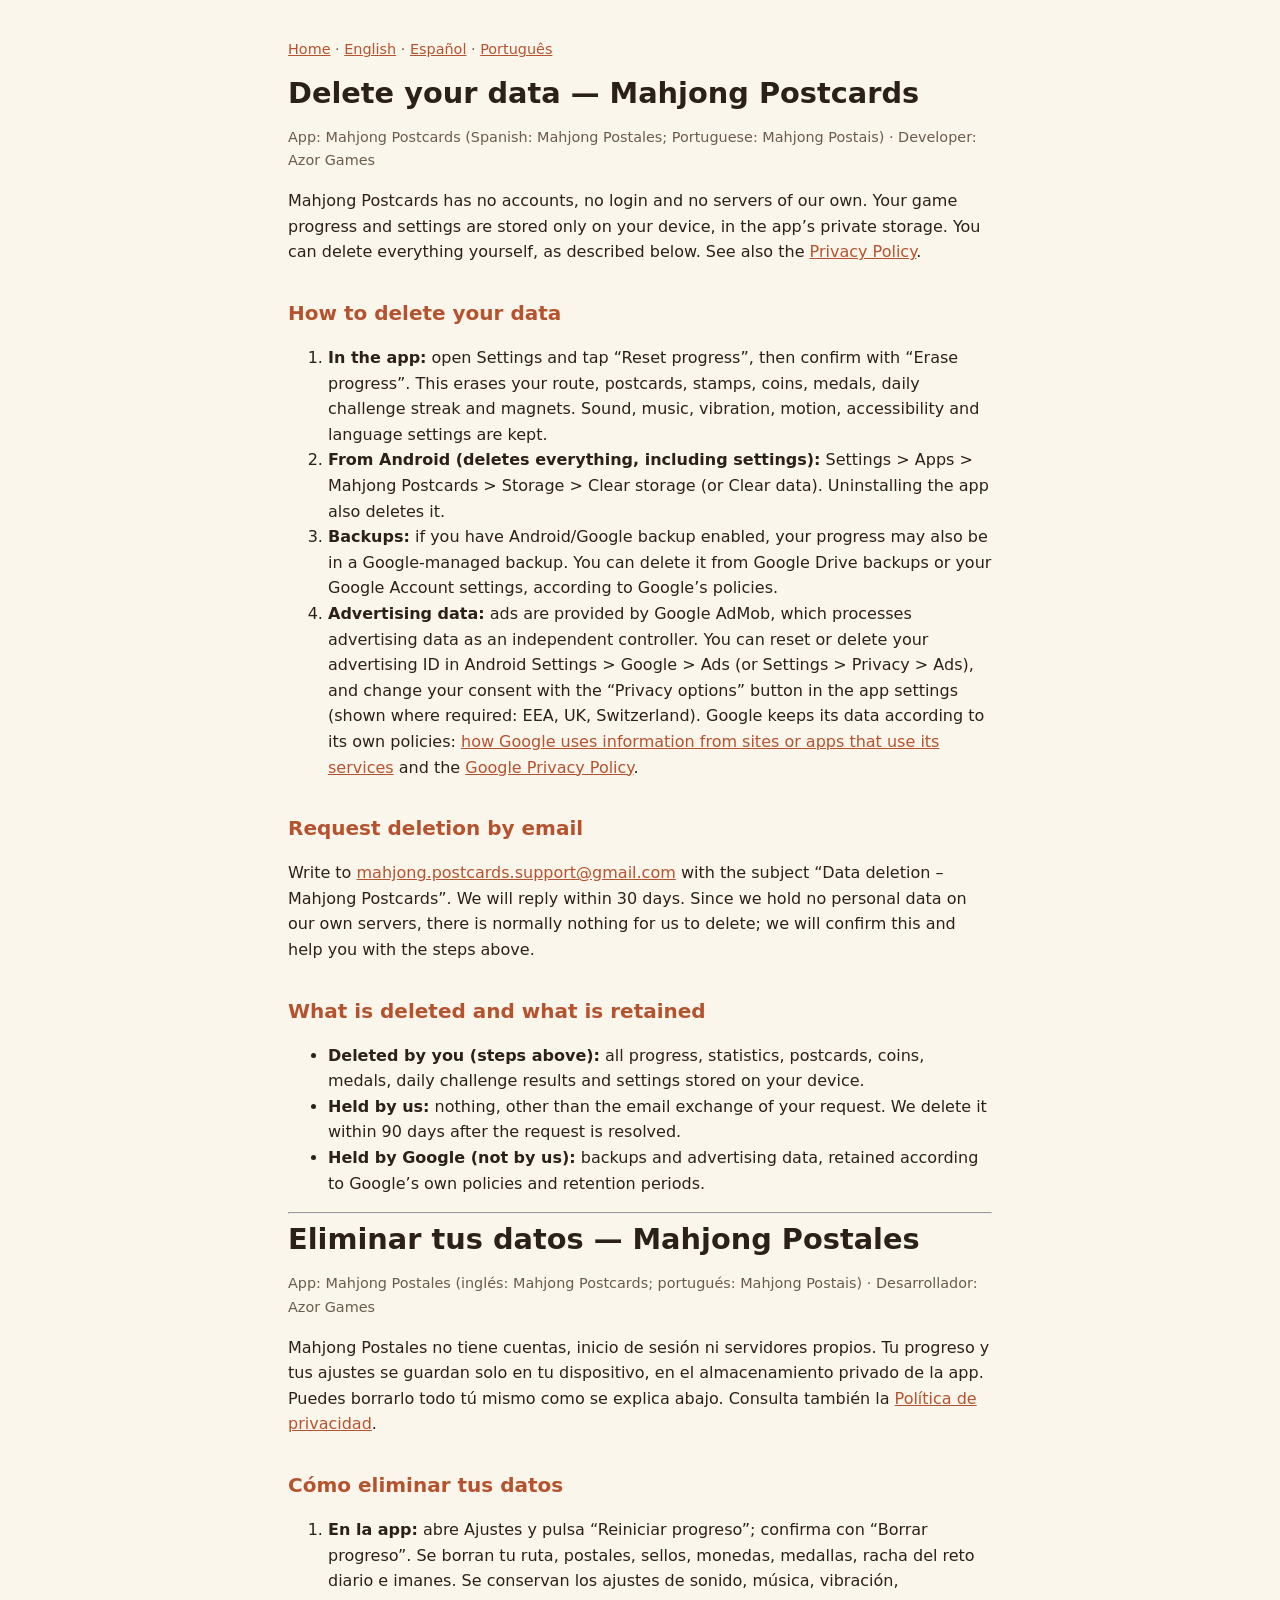
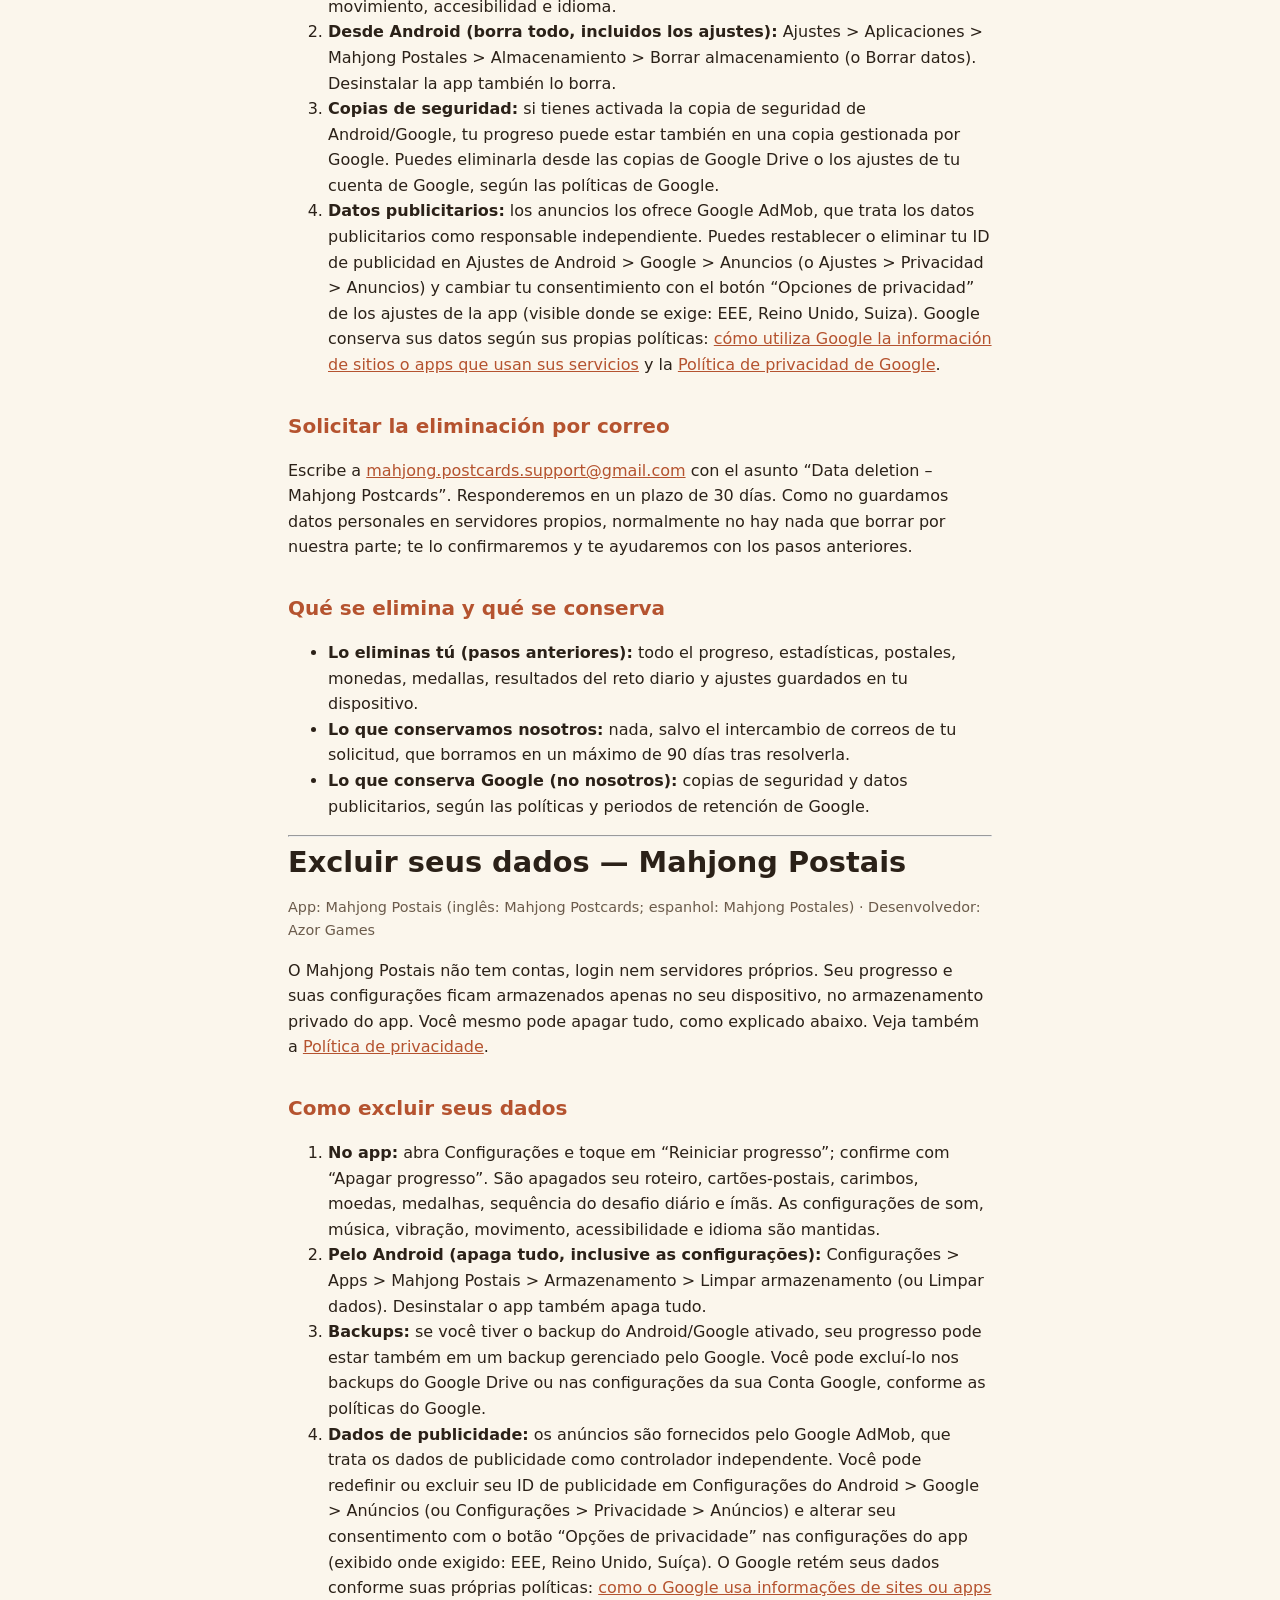
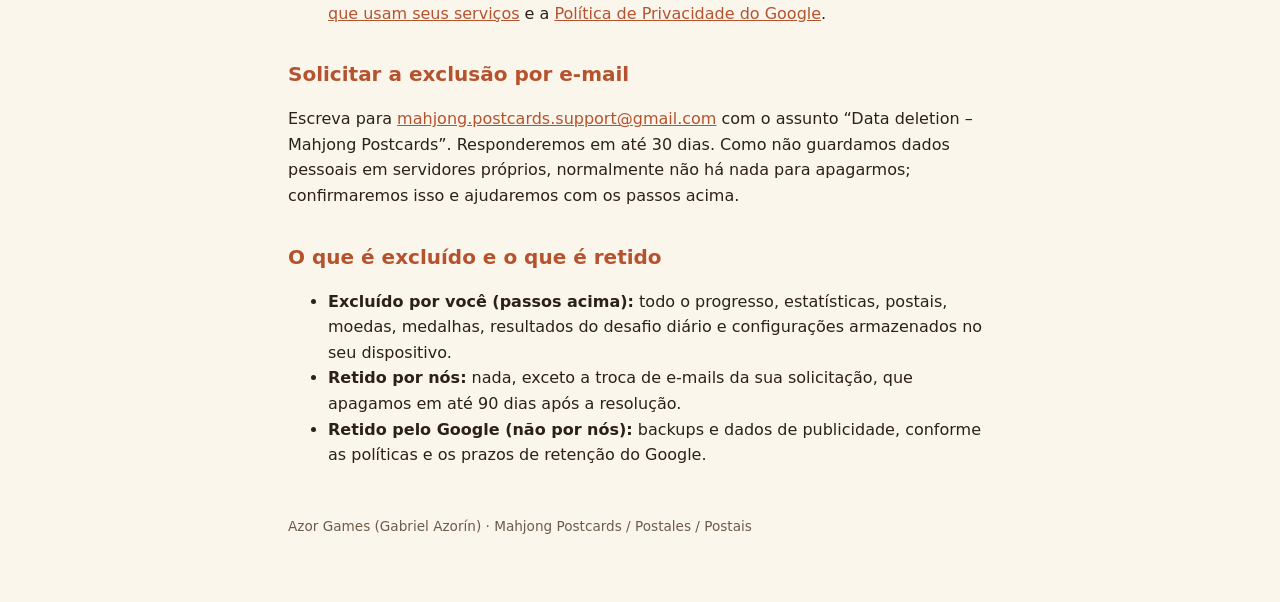
==== delete-data.html @ d1c744c1 "Pagina para eliminar datos (delete-data.html) y enlaces Co-Authored-By: Claude Opus 5.5 <noreply@ant" ====
<!doctype html>
<html lang="en">
<head>
<meta charset="utf-8">
<meta name="viewport" content="width=device-width,initial-scale=1">
<title>Delete your data - Mahjong Postcards / Postales / Postais</title>
<meta name="description" content="How to delete your data in Mahjong Postcards (Mahjong Postales, Mahjong Postais) by Azor Games.">
<link rel="stylesheet" href="style.css">
</head>
<body>
<main>
<p class="lang"><a href="index.html">Home</a> &middot; <a href="#en">English</a> &middot; <a href="#es">Espa&ntilde;ol</a> &middot; <a href="#pt">Portugu&ecirc;s</a></p>

<section id="en">
<h1>Delete your data &mdash; Mahjong Postcards</h1>
<p class="meta">App: Mahjong Postcards (Spanish: Mahjong Postales; Portuguese: Mahjong Postais) &middot; Developer: Azor Games</p>
<p>Mahjong Postcards has no accounts, no login and no servers of our own. Your game progress and settings are stored only on your device, in the app&rsquo;s private storage. You can delete everything yourself, as described below. See also the <a href="privacy-en.html">Privacy Policy</a>.</p>

<h2>How to delete your data</h2>
<ol>
<li><strong>In the app:</strong> open Settings and tap &ldquo;Reset progress&rdquo;, then confirm with &ldquo;Erase progress&rdquo;. This erases your route, postcards, stamps, coins, medals, daily challenge streak and magnets. Sound, music, vibration, motion, accessibility and language settings are kept.</li>
<li><strong>From Android (deletes everything, including settings):</strong> Settings &gt; Apps &gt; Mahjong Postcards &gt; Storage &gt; Clear storage (or Clear data). Uninstalling the app also deletes it.</li>
<li><strong>Backups:</strong> if you have Android/Google backup enabled, your progress may also be in a Google-managed backup. You can delete it from Google Drive backups or your Google Account settings, according to Google&rsquo;s policies.</li>
<li><strong>Advertising data:</strong> ads are provided by Google AdMob, which processes advertising data as an independent controller. You can reset or delete your advertising ID in Android Settings &gt; Google &gt; Ads (or Settings &gt; Privacy &gt; Ads), and change your consent with the &ldquo;Privacy options&rdquo; button in the app settings (shown where required: EEA, UK, Switzerland). Google keeps its data according to its own policies: <a href="https://policies.google.com/technologies/partner-sites">how Google uses information from sites or apps that use its services</a> and the <a href="https://policies.google.com/privacy">Google Privacy Policy</a>.</li>
</ol>

<h2>Request deletion by email</h2>
<p>Write to <a href="mailto:mahjong.postcards.support@gmail.com?subject=Data%20deletion%20%E2%80%93%20Mahjong%20Postcards">mahjong.postcards.support@gmail.com</a> with the subject &ldquo;Data deletion &ndash; Mahjong Postcards&rdquo;. We will reply within 30 days. Since we hold no personal data on our own servers, there is normally nothing for us to delete; we will confirm this and help you with the steps above.</p>

<h2>What is deleted and what is retained</h2>
<ul>
<li><strong>Deleted by you (steps above):</strong> all progress, statistics, postcards, coins, medals, daily challenge results and settings stored on your device.</li>
<li><strong>Held by us:</strong> nothing, other than the email exchange of your request. We delete it within 90 days after the request is resolved.</li>
<li><strong>Held by Google (not by us):</strong> backups and advertising data, retained according to Google&rsquo;s own policies and retention periods.</li>
</ul>
</section>

<hr>

<section id="es">
<h1>Eliminar tus datos &mdash; Mahjong Postales</h1>
<p class="meta">App: Mahjong Postales (ingl&eacute;s: Mahjong Postcards; portugu&eacute;s: Mahjong Postais) &middot; Desarrollador: Azor Games</p>
<p>Mahjong Postales no tiene cuentas, inicio de sesi&oacute;n ni servidores propios. Tu progreso y tus ajustes se guardan solo en tu dispositivo, en el almacenamiento privado de la app. Puedes borrarlo todo t&uacute; mismo como se explica abajo. Consulta tambi&eacute;n la <a href="privacy-es.html">Pol&iacute;tica de privacidad</a>.</p>

<h2>C&oacute;mo eliminar tus datos</h2>
<ol>
<li><strong>En la app:</strong> abre Ajustes y pulsa &ldquo;Reiniciar progreso&rdquo;; confirma con &ldquo;Borrar progreso&rdquo;. Se borran tu ruta, postales, sellos, monedas, medallas, racha del reto diario e imanes. Se conservan los ajustes de sonido, m&uacute;sica, vibraci&oacute;n, movimiento, accesibilidad e idioma.</li>
<li><strong>Desde Android (borra todo, incluidos los ajustes):</strong> Ajustes &gt; Aplicaciones &gt; Mahjong Postales &gt; Almacenamiento &gt; Borrar almacenamiento (o Borrar datos). Desinstalar la app tambi&eacute;n lo borra.</li>
<li><strong>Copias de seguridad:</strong> si tienes activada la copia de seguridad de Android/Google, tu progreso puede estar tambi&eacute;n en una copia gestionada por Google. Puedes eliminarla desde las copias de Google Drive o los ajustes de tu cuenta de Google, seg&uacute;n las pol&iacute;ticas de Google.</li>
<li><strong>Datos publicitarios:</strong> los anuncios los ofrece Google AdMob, que trata los datos publicitarios como responsable independiente. Puedes restablecer o eliminar tu ID de publicidad en Ajustes de Android &gt; Google &gt; Anuncios (o Ajustes &gt; Privacidad &gt; Anuncios) y cambiar tu consentimiento con el bot&oacute;n &ldquo;Opciones de privacidad&rdquo; de los ajustes de la app (visible donde se exige: EEE, Reino Unido, Suiza). Google conserva sus datos seg&uacute;n sus propias pol&iacute;ticas: <a href="https://policies.google.com/technologies/partner-sites">c&oacute;mo utiliza Google la informaci&oacute;n de sitios o apps que usan sus servicios</a> y la <a href="https://policies.google.com/privacy">Pol&iacute;tica de privacidad de Google</a>.</li>
</ol>

<h2>Solicitar la eliminaci&oacute;n por correo</h2>
<p>Escribe a <a href="mailto:mahjong.postcards.support@gmail.com?subject=Data%20deletion%20%E2%80%93%20Mahjong%20Postcards">mahjong.postcards.support@gmail.com</a> con el asunto &ldquo;Data deletion &ndash; Mahjong Postcards&rdquo;. Responderemos en un plazo de 30 d&iacute;as. Como no guardamos datos personales en servidores propios, normalmente no hay nada que borrar por nuestra parte; te lo confirmaremos y te ayudaremos con los pasos anteriores.</p>

<h2>Qu&eacute; se elimina y qu&eacute; se conserva</h2>
<ul>
<li><strong>Lo eliminas t&uacute; (pasos anteriores):</strong> todo el progreso, estad&iacute;sticas, postales, monedas, medallas, resultados del reto diario y ajustes guardados en tu dispositivo.</li>
<li><strong>Lo que conservamos nosotros:</strong> nada, salvo el intercambio de correos de tu solicitud, que borramos en un m&aacute;ximo de 90 d&iacute;as tras resolverla.</li>
<li><strong>Lo que conserva Google (no nosotros):</strong> copias de seguridad y datos publicitarios, seg&uacute;n las pol&iacute;ticas y periodos de retenci&oacute;n de Google.</li>
</ul>
</section>

<hr>

<section id="pt">
<h1>Excluir seus dados &mdash; Mahjong Postais</h1>
<p class="meta">App: Mahjong Postais (ingl&ecirc;s: Mahjong Postcards; espanhol: Mahjong Postales) &middot; Desenvolvedor: Azor Games</p>
<p>O Mahjong Postais n&atilde;o tem contas, login nem servidores pr&oacute;prios. Seu progresso e suas configura&ccedil;&otilde;es ficam armazenados apenas no seu dispositivo, no armazenamento privado do app. Voc&ecirc; mesmo pode apagar tudo, como explicado abaixo. Veja tamb&eacute;m a <a href="privacy-pt.html">Pol&iacute;tica de privacidade</a>.</p>

<h2>Como excluir seus dados</h2>
<ol>
<li><strong>No app:</strong> abra Configura&ccedil;&otilde;es e toque em &ldquo;Reiniciar progresso&rdquo;; confirme com &ldquo;Apagar progresso&rdquo;. S&atilde;o apagados seu roteiro, cart&otilde;es-postais, carimbos, moedas, medalhas, sequ&ecirc;ncia do desafio di&aacute;rio e &iacute;m&atilde;s. As configura&ccedil;&otilde;es de som, m&uacute;sica, vibra&ccedil;&atilde;o, movimento, acessibilidade e idioma s&atilde;o mantidas.</li>
<li><strong>Pelo Android (apaga tudo, inclusive as configura&ccedil;&otilde;es):</strong> Configura&ccedil;&otilde;es &gt; Apps &gt; Mahjong Postais &gt; Armazenamento &gt; Limpar armazenamento (ou Limpar dados). Desinstalar o app tamb&eacute;m apaga tudo.</li>
<li><strong>Backups:</strong> se voc&ecirc; tiver o backup do Android/Google ativado, seu progresso pode estar tamb&eacute;m em um backup gerenciado pelo Google. Voc&ecirc; pode exclu&iacute;-lo nos backups do Google Drive ou nas configura&ccedil;&otilde;es da sua Conta Google, conforme as pol&iacute;ticas do Google.</li>
<li><strong>Dados de publicidade:</strong> os an&uacute;ncios s&atilde;o fornecidos pelo Google AdMob, que trata os dados de publicidade como controlador independente. Voc&ecirc; pode redefinir ou excluir seu ID de publicidade em Configura&ccedil;&otilde;es do Android &gt; Google &gt; An&uacute;ncios (ou Configura&ccedil;&otilde;es &gt; Privacidade &gt; An&uacute;ncios) e alterar seu consentimento com o bot&atilde;o &ldquo;Op&ccedil;&otilde;es de privacidade&rdquo; nas configura&ccedil;&otilde;es do app (exibido onde exigido: EEE, Reino Unido, Su&iacute;&ccedil;a). O Google ret&eacute;m seus dados conforme suas pr&oacute;prias pol&iacute;ticas: <a href="https://policies.google.com/technologies/partner-sites">como o Google usa informa&ccedil;&otilde;es de sites ou apps que usam seus servi&ccedil;os</a> e a <a href="https://policies.google.com/privacy">Pol&iacute;tica de Privacidade do Google</a>.</li>
</ol>

<h2>Solicitar a exclus&atilde;o por e-mail</h2>
<p>Escreva para <a href="mailto:mahjong.postcards.support@gmail.com?subject=Data%20deletion%20%E2%80%93%20Mahjong%20Postcards">mahjong.postcards.support@gmail.com</a> com o assunto &ldquo;Data deletion &ndash; Mahjong Postcards&rdquo;. Responderemos em at&eacute; 30 dias. Como n&atilde;o guardamos dados pessoais em servidores pr&oacute;prios, normalmente n&atilde;o h&aacute; nada para apagarmos; confirmaremos isso e ajudaremos com os passos acima.</p>

<h2>O que &eacute; exclu&iacute;do e o que &eacute; retido</h2>
<ul>
<li><strong>Exclu&iacute;do por voc&ecirc; (passos acima):</strong> todo o progresso, estat&iacute;sticas, postais, moedas, medalhas, resultados do desafio di&aacute;rio e configura&ccedil;&otilde;es armazenados no seu dispositivo.</li>
<li><strong>Retido por n&oacute;s:</strong> nada, exceto a troca de e-mails da sua solicita&ccedil;&atilde;o, que apagamos em at&eacute; 90 dias ap&oacute;s a resolu&ccedil;&atilde;o.</li>
<li><strong>Retido pelo Google (n&atilde;o por n&oacute;s):</strong> backups e dados de publicidade, conforme as pol&iacute;ticas e os prazos de reten&ccedil;&atilde;o do Google.</li>
</ul>
</section>

<footer>Azor Games (Gabriel Azor&iacute;n) &middot; Mahjong Postcards / Postales / Postais</footer>
</main>
</body>
</html>
---- style.css ----
:root{--bg:#fbf6ec;--fg:#2b2118;--muted:#6b5b4b;--accent:#b5532f;--card:#fff;--line:#e4d8c4;--warn-bg:#fff3cd;--warn-fg:#664d03;--warn-line:#e0c46c}
@media (prefers-color-scheme:dark){:root{--bg:#1c1712;--fg:#efe6d8;--muted:#b3a48f;--accent:#e58a63;--card:#262019;--line:#3a3025;--warn-bg:#3b3015;--warn-fg:#f3dfa0;--warn-line:#7a6528}}
*{box-sizing:border-box}
body{margin:0;background:var(--bg);color:var(--fg);font:16px/1.6 system-ui,-apple-system,"Segoe UI",Roboto,sans-serif}
main{max-width:46rem;margin:0 auto;padding:1.5rem 1rem 4rem}
h1{font-size:1.8rem;line-height:1.25;margin:.5rem 0}
h2{font-size:1.25rem;margin:2rem 0 .5rem;color:var(--accent)}
a{color:var(--accent)}
p,li{overflow-wrap:anywhere}
.lang{font-size:.9rem;color:var(--muted)}
.meta{color:var(--muted);font-size:.9rem}
table{border-collapse:collapse;width:100%;font-size:.92rem;display:block;overflow-x:auto}
th,td{border:1px solid var(--line);padding:.4rem .6rem;text-align:left;vertical-align:top}
th{background:var(--card)}
.card{background:var(--card);border:1px solid var(--line);border-radius:10px;padding:1rem 1.2rem;margin:1rem 0}
.nota-dueno{background:var(--warn-bg);color:var(--warn-fg);border:2px dashed var(--warn-line);border-radius:8px;padding:.6rem .9rem;margin:1rem 0;font-size:.9rem}
.langs{display:flex;gap:1rem;flex-wrap:wrap;list-style:none;padding:0}
.langs a{display:block;background:var(--card);border:1px solid var(--line);border-radius:10px;padding:.8rem 1.2rem;text-decoration:none;font-weight:600}
footer{margin-top:3rem;color:var(--muted);font-size:.85rem}
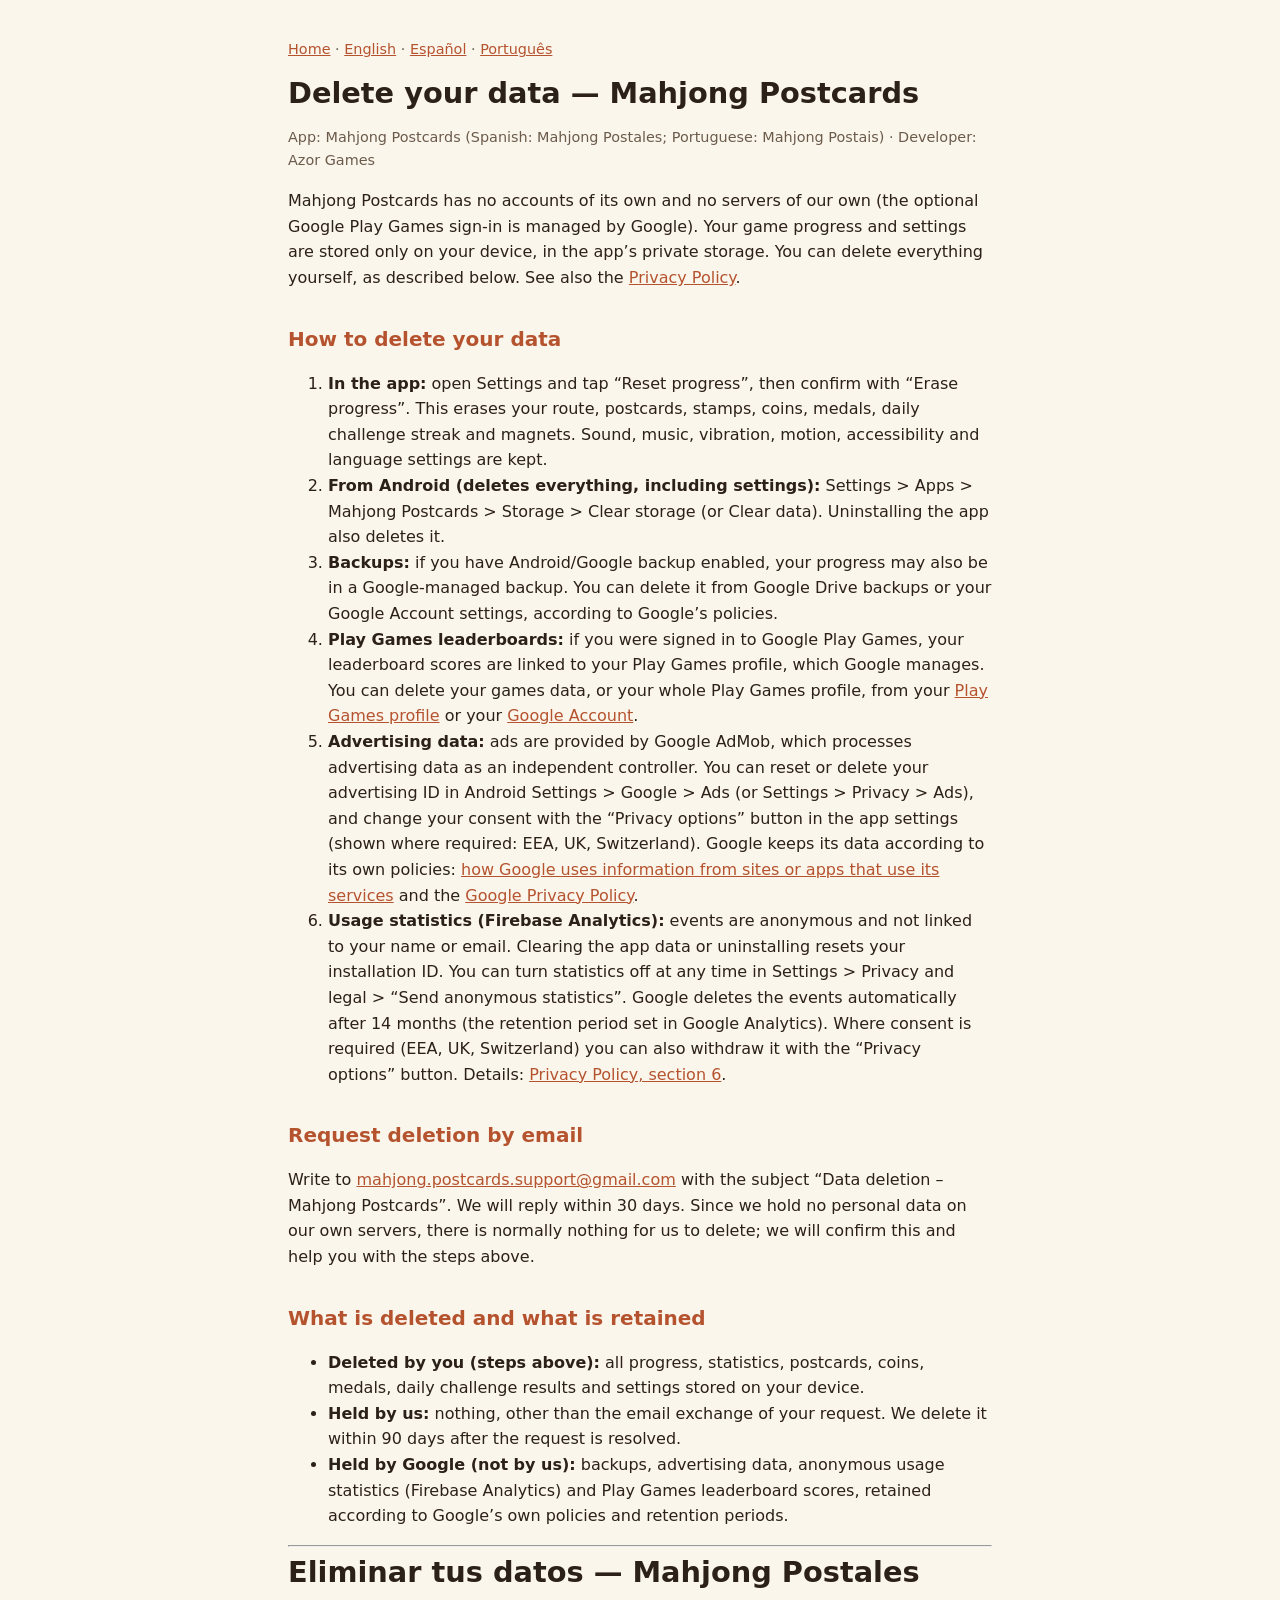
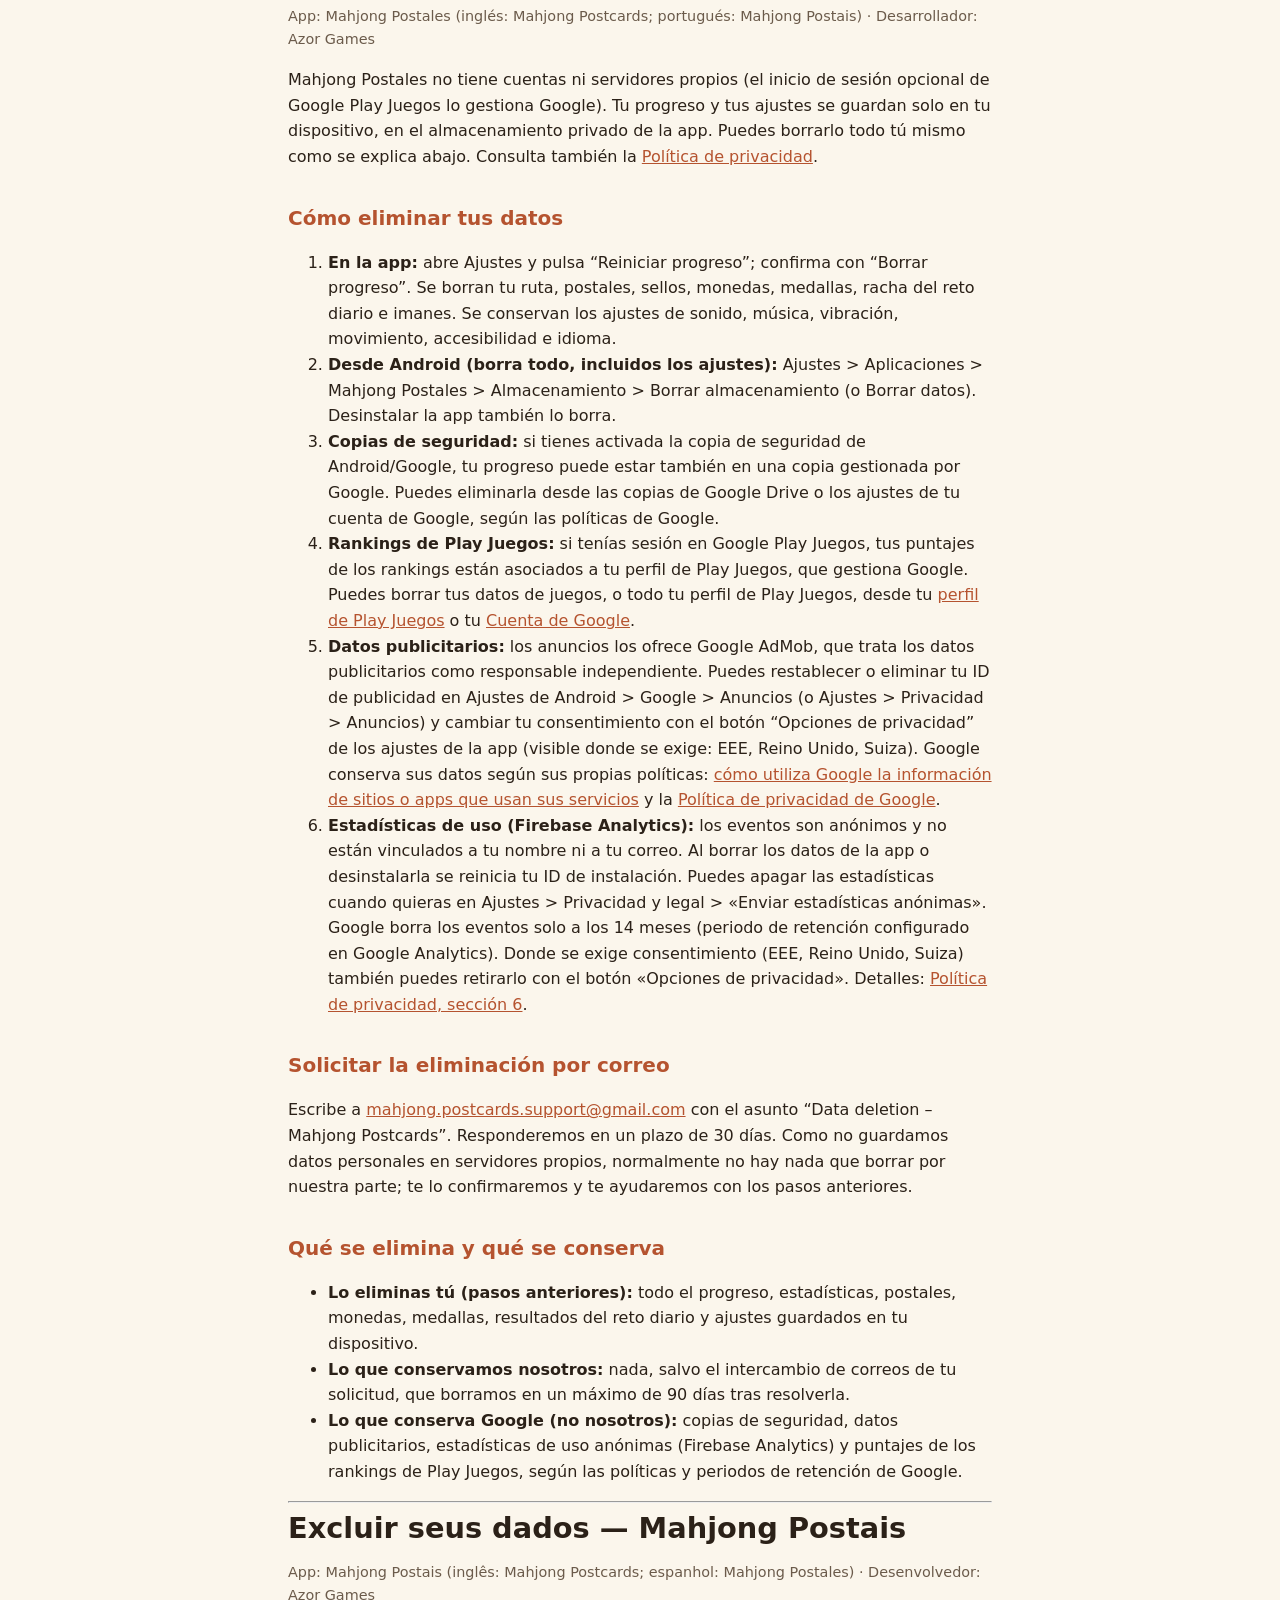
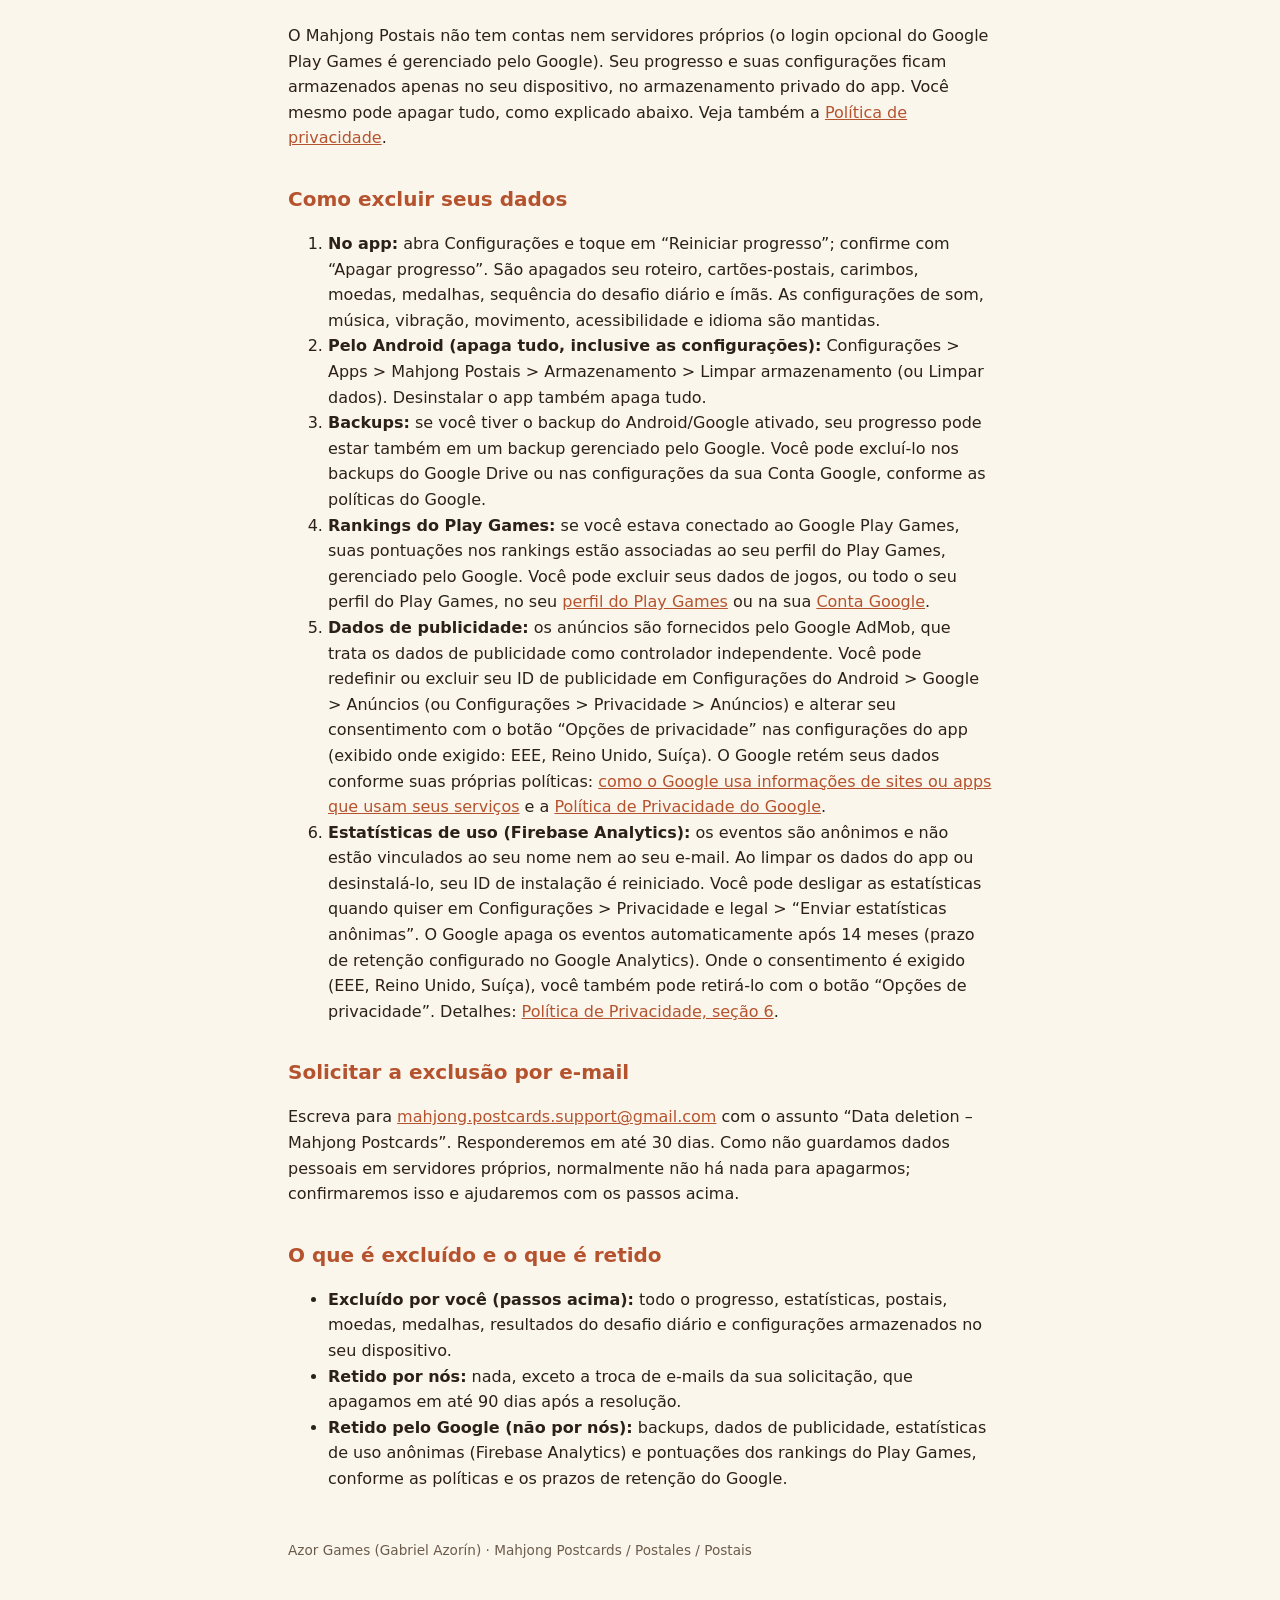
==== commit 66c50b38: "Política de privacidad: Firebase Analytics (estadísticas de uso, interruptor en Ajustes, 14 meses) e" ====
--- a/delete-data.html
+++ b/delete-data.html
@@ -14,14 +14,16 @@
 <section id="en">
 <h1>Delete your data &mdash; Mahjong Postcards</h1>
 <p class="meta">App: Mahjong Postcards (Spanish: Mahjong Postales; Portuguese: Mahjong Postais) &middot; Developer: Azor Games</p>
-<p>Mahjong Postcards has no accounts, no login and no servers of our own. Your game progress and settings are stored only on your device, in the app&rsquo;s private storage. You can delete everything yourself, as described below. See also the <a href="privacy-en.html">Privacy Policy</a>.</p>
+<p>Mahjong Postcards has no accounts of its own and no servers of our own (the optional Google Play Games sign-in is managed by Google). Your game progress and settings are stored only on your device, in the app&rsquo;s private storage. You can delete everything yourself, as described below. See also the <a href="privacy-en.html">Privacy Policy</a>.</p>
 
 <h2>How to delete your data</h2>
 <ol>
 <li><strong>In the app:</strong> open Settings and tap &ldquo;Reset progress&rdquo;, then confirm with &ldquo;Erase progress&rdquo;. This erases your route, postcards, stamps, coins, medals, daily challenge streak and magnets. Sound, music, vibration, motion, accessibility and language settings are kept.</li>
 <li><strong>From Android (deletes everything, including settings):</strong> Settings &gt; Apps &gt; Mahjong Postcards &gt; Storage &gt; Clear storage (or Clear data). Uninstalling the app also deletes it.</li>
 <li><strong>Backups:</strong> if you have Android/Google backup enabled, your progress may also be in a Google-managed backup. You can delete it from Google Drive backups or your Google Account settings, according to Google&rsquo;s policies.</li>
+<li><strong>Play Games leaderboards:</strong> if you were signed in to Google Play Games, your leaderboard scores are linked to your Play Games profile, which Google manages. You can delete your games data, or your whole Play Games profile, from your <a href="https://play.google.com/games/profile">Play Games profile</a> or your <a href="https://myaccount.google.com">Google Account</a>.</li>
 <li><strong>Advertising data:</strong> ads are provided by Google AdMob, which processes advertising data as an independent controller. You can reset or delete your advertising ID in Android Settings &gt; Google &gt; Ads (or Settings &gt; Privacy &gt; Ads), and change your consent with the &ldquo;Privacy options&rdquo; button in the app settings (shown where required: EEA, UK, Switzerland). Google keeps its data according to its own policies: <a href="https://policies.google.com/technologies/partner-sites">how Google uses information from sites or apps that use its services</a> and the <a href="https://policies.google.com/privacy">Google Privacy Policy</a>.</li>
+<li><strong>Usage statistics (Firebase Analytics):</strong> events are anonymous and not linked to your name or email. Clearing the app data or uninstalling resets your installation ID. You can turn statistics off at any time in Settings &gt; Privacy and legal &gt; &ldquo;Send anonymous statistics&rdquo;. Google deletes the events automatically after 14 months (the retention period set in Google Analytics). Where consent is required (EEA, UK, Switzerland) you can also withdraw it with the &ldquo;Privacy options&rdquo; button. Details: <a href="privacy-en.html">Privacy Policy, section 6</a>.</li>
 </ol>
 
 <h2>Request deletion by email</h2>
@@ -31,7 +33,7 @@
 <ul>
 <li><strong>Deleted by you (steps above):</strong> all progress, statistics, postcards, coins, medals, daily challenge results and settings stored on your device.</li>
 <li><strong>Held by us:</strong> nothing, other than the email exchange of your request. We delete it within 90 days after the request is resolved.</li>
-<li><strong>Held by Google (not by us):</strong> backups and advertising data, retained according to Google&rsquo;s own policies and retention periods.</li>
+<li><strong>Held by Google (not by us):</strong> backups, advertising data, anonymous usage statistics (Firebase Analytics) and Play Games leaderboard scores, retained according to Google&rsquo;s own policies and retention periods.</li>
 </ul>
 </section>
 
@@ -40,14 +42,16 @@
 <section id="es">
 <h1>Eliminar tus datos &mdash; Mahjong Postales</h1>
 <p class="meta">App: Mahjong Postales (ingl&eacute;s: Mahjong Postcards; portugu&eacute;s: Mahjong Postais) &middot; Desarrollador: Azor Games</p>
-<p>Mahjong Postales no tiene cuentas, inicio de sesi&oacute;n ni servidores propios. Tu progreso y tus ajustes se guardan solo en tu dispositivo, en el almacenamiento privado de la app. Puedes borrarlo todo t&uacute; mismo como se explica abajo. Consulta tambi&eacute;n la <a href="privacy-es.html">Pol&iacute;tica de privacidad</a>.</p>
+<p>Mahjong Postales no tiene cuentas ni servidores propios (el inicio de sesi&oacute;n opcional de Google Play Juegos lo gestiona Google). Tu progreso y tus ajustes se guardan solo en tu dispositivo, en el almacenamiento privado de la app. Puedes borrarlo todo t&uacute; mismo como se explica abajo. Consulta tambi&eacute;n la <a href="privacy-es.html">Pol&iacute;tica de privacidad</a>.</p>
 
 <h2>C&oacute;mo eliminar tus datos</h2>
 <ol>
 <li><strong>En la app:</strong> abre Ajustes y pulsa &ldquo;Reiniciar progreso&rdquo;; confirma con &ldquo;Borrar progreso&rdquo;. Se borran tu ruta, postales, sellos, monedas, medallas, racha del reto diario e imanes. Se conservan los ajustes de sonido, m&uacute;sica, vibraci&oacute;n, movimiento, accesibilidad e idioma.</li>
 <li><strong>Desde Android (borra todo, incluidos los ajustes):</strong> Ajustes &gt; Aplicaciones &gt; Mahjong Postales &gt; Almacenamiento &gt; Borrar almacenamiento (o Borrar datos). Desinstalar la app tambi&eacute;n lo borra.</li>
 <li><strong>Copias de seguridad:</strong> si tienes activada la copia de seguridad de Android/Google, tu progreso puede estar tambi&eacute;n en una copia gestionada por Google. Puedes eliminarla desde las copias de Google Drive o los ajustes de tu cuenta de Google, seg&uacute;n las pol&iacute;ticas de Google.</li>
+<li><strong>Rankings de Play Juegos:</strong> si ten&iacute;as sesi&oacute;n en Google Play Juegos, tus puntajes de los rankings est&aacute;n asociados a tu perfil de Play Juegos, que gestiona Google. Puedes borrar tus datos de juegos, o todo tu perfil de Play Juegos, desde tu <a href="https://play.google.com/games/profile">perfil de Play Juegos</a> o tu <a href="https://myaccount.google.com">Cuenta de Google</a>.</li>
 <li><strong>Datos publicitarios:</strong> los anuncios los ofrece Google AdMob, que trata los datos publicitarios como responsable independiente. Puedes restablecer o eliminar tu ID de publicidad en Ajustes de Android &gt; Google &gt; Anuncios (o Ajustes &gt; Privacidad &gt; Anuncios) y cambiar tu consentimiento con el bot&oacute;n &ldquo;Opciones de privacidad&rdquo; de los ajustes de la app (visible donde se exige: EEE, Reino Unido, Suiza). Google conserva sus datos seg&uacute;n sus propias pol&iacute;ticas: <a href="https://policies.google.com/technologies/partner-sites">c&oacute;mo utiliza Google la informaci&oacute;n de sitios o apps que usan sus servicios</a> y la <a href="https://policies.google.com/privacy">Pol&iacute;tica de privacidad de Google</a>.</li>
+<li><strong>Estad&iacute;sticas de uso (Firebase Analytics):</strong> los eventos son an&oacute;nimos y no est&aacute;n vinculados a tu nombre ni a tu correo. Al borrar los datos de la app o desinstalarla se reinicia tu ID de instalaci&oacute;n. Puedes apagar las estad&iacute;sticas cuando quieras en Ajustes &gt; Privacidad y legal &gt; &laquo;Enviar estad&iacute;sticas an&oacute;nimas&raquo;. Google borra los eventos solo a los 14 meses (periodo de retenci&oacute;n configurado en Google Analytics). Donde se exige consentimiento (EEE, Reino Unido, Suiza) tambi&eacute;n puedes retirarlo con el bot&oacute;n &laquo;Opciones de privacidad&raquo;. Detalles: <a href="privacy-es.html">Pol&iacute;tica de privacidad, secci&oacute;n 6</a>.</li>
 </ol>
 
 <h2>Solicitar la eliminaci&oacute;n por correo</h2>
@@ -57,7 +61,7 @@
 <ul>
 <li><strong>Lo eliminas t&uacute; (pasos anteriores):</strong> todo el progreso, estad&iacute;sticas, postales, monedas, medallas, resultados del reto diario y ajustes guardados en tu dispositivo.</li>
 <li><strong>Lo que conservamos nosotros:</strong> nada, salvo el intercambio de correos de tu solicitud, que borramos en un m&aacute;ximo de 90 d&iacute;as tras resolverla.</li>
-<li><strong>Lo que conserva Google (no nosotros):</strong> copias de seguridad y datos publicitarios, seg&uacute;n las pol&iacute;ticas y periodos de retenci&oacute;n de Google.</li>
+<li><strong>Lo que conserva Google (no nosotros):</strong> copias de seguridad, datos publicitarios, estad&iacute;sticas de uso an&oacute;nimas (Firebase Analytics) y puntajes de los rankings de Play Juegos, seg&uacute;n las pol&iacute;ticas y periodos de retenci&oacute;n de Google.</li>
 </ul>
 </section>
 
@@ -66,14 +70,16 @@
 <section id="pt">
 <h1>Excluir seus dados &mdash; Mahjong Postais</h1>
 <p class="meta">App: Mahjong Postais (ingl&ecirc;s: Mahjong Postcards; espanhol: Mahjong Postales) &middot; Desenvolvedor: Azor Games</p>
-<p>O Mahjong Postais n&atilde;o tem contas, login nem servidores pr&oacute;prios. Seu progresso e suas configura&ccedil;&otilde;es ficam armazenados apenas no seu dispositivo, no armazenamento privado do app. Voc&ecirc; mesmo pode apagar tudo, como explicado abaixo. Veja tamb&eacute;m a <a href="privacy-pt.html">Pol&iacute;tica de privacidade</a>.</p>
+<p>O Mahjong Postais n&atilde;o tem contas nem servidores pr&oacute;prios (o login opcional do Google Play Games &eacute; gerenciado pelo Google). Seu progresso e suas configura&ccedil;&otilde;es ficam armazenados apenas no seu dispositivo, no armazenamento privado do app. Voc&ecirc; mesmo pode apagar tudo, como explicado abaixo. Veja tamb&eacute;m a <a href="privacy-pt.html">Pol&iacute;tica de privacidade</a>.</p>
 
 <h2>Como excluir seus dados</h2>
 <ol>
 <li><strong>No app:</strong> abra Configura&ccedil;&otilde;es e toque em &ldquo;Reiniciar progresso&rdquo;; confirme com &ldquo;Apagar progresso&rdquo;. S&atilde;o apagados seu roteiro, cart&otilde;es-postais, carimbos, moedas, medalhas, sequ&ecirc;ncia do desafio di&aacute;rio e &iacute;m&atilde;s. As configura&ccedil;&otilde;es de som, m&uacute;sica, vibra&ccedil;&atilde;o, movimento, acessibilidade e idioma s&atilde;o mantidas.</li>
 <li><strong>Pelo Android (apaga tudo, inclusive as configura&ccedil;&otilde;es):</strong> Configura&ccedil;&otilde;es &gt; Apps &gt; Mahjong Postais &gt; Armazenamento &gt; Limpar armazenamento (ou Limpar dados). Desinstalar o app tamb&eacute;m apaga tudo.</li>
 <li><strong>Backups:</strong> se voc&ecirc; tiver o backup do Android/Google ativado, seu progresso pode estar tamb&eacute;m em um backup gerenciado pelo Google. Voc&ecirc; pode exclu&iacute;-lo nos backups do Google Drive ou nas configura&ccedil;&otilde;es da sua Conta Google, conforme as pol&iacute;ticas do Google.</li>
+<li><strong>Rankings do Play Games:</strong> se voc&ecirc; estava conectado ao Google Play Games, suas pontua&ccedil;&otilde;es nos rankings est&atilde;o associadas ao seu perfil do Play Games, gerenciado pelo Google. Voc&ecirc; pode excluir seus dados de jogos, ou todo o seu perfil do Play Games, no seu <a href="https://play.google.com/games/profile">perfil do Play Games</a> ou na sua <a href="https://myaccount.google.com">Conta Google</a>.</li>
 <li><strong>Dados de publicidade:</strong> os an&uacute;ncios s&atilde;o fornecidos pelo Google AdMob, que trata os dados de publicidade como controlador independente. Voc&ecirc; pode redefinir ou excluir seu ID de publicidade em Configura&ccedil;&otilde;es do Android &gt; Google &gt; An&uacute;ncios (ou Configura&ccedil;&otilde;es &gt; Privacidade &gt; An&uacute;ncios) e alterar seu consentimento com o bot&atilde;o &ldquo;Op&ccedil;&otilde;es de privacidade&rdquo; nas configura&ccedil;&otilde;es do app (exibido onde exigido: EEE, Reino Unido, Su&iacute;&ccedil;a). O Google ret&eacute;m seus dados conforme suas pr&oacute;prias pol&iacute;ticas: <a href="https://policies.google.com/technologies/partner-sites">como o Google usa informa&ccedil;&otilde;es de sites ou apps que usam seus servi&ccedil;os</a> e a <a href="https://policies.google.com/privacy">Pol&iacute;tica de Privacidade do Google</a>.</li>
+<li><strong>Estat&iacute;sticas de uso (Firebase Analytics):</strong> os eventos s&atilde;o an&ocirc;nimos e n&atilde;o est&atilde;o vinculados ao seu nome nem ao seu e-mail. Ao limpar os dados do app ou desinstal&aacute;-lo, seu ID de instala&ccedil;&atilde;o &eacute; reiniciado. Voc&ecirc; pode desligar as estat&iacute;sticas quando quiser em Configura&ccedil;&otilde;es &gt; Privacidade e legal &gt; &ldquo;Enviar estat&iacute;sticas an&ocirc;nimas&rdquo;. O Google apaga os eventos automaticamente ap&oacute;s 14 meses (prazo de reten&ccedil;&atilde;o configurado no Google Analytics). Onde o consentimento &eacute; exigido (EEE, Reino Unido, Su&iacute;&ccedil;a), voc&ecirc; tamb&eacute;m pode retir&aacute;-lo com o bot&atilde;o &ldquo;Op&ccedil;&otilde;es de privacidade&rdquo;. Detalhes: <a href="privacy-pt.html">Pol&iacute;tica de Privacidade, se&ccedil;&atilde;o 6</a>.</li>
 </ol>
 
 <h2>Solicitar a exclus&atilde;o por e-mail</h2>
@@ -83,7 +89,7 @@
 <ul>
 <li><strong>Exclu&iacute;do por voc&ecirc; (passos acima):</strong> todo o progresso, estat&iacute;sticas, postais, moedas, medalhas, resultados do desafio di&aacute;rio e configura&ccedil;&otilde;es armazenados no seu dispositivo.</li>
 <li><strong>Retido por n&oacute;s:</strong> nada, exceto a troca de e-mails da sua solicita&ccedil;&atilde;o, que apagamos em at&eacute; 90 dias ap&oacute;s a resolu&ccedil;&atilde;o.</li>
-<li><strong>Retido pelo Google (n&atilde;o por n&oacute;s):</strong> backups e dados de publicidade, conforme as pol&iacute;ticas e os prazos de reten&ccedil;&atilde;o do Google.</li>
+<li><strong>Retido pelo Google (n&atilde;o por n&oacute;s):</strong> backups, dados de publicidade, estat&iacute;sticas de uso an&ocirc;nimas (Firebase Analytics) e pontua&ccedil;&otilde;es dos rankings do Play Games, conforme as pol&iacute;ticas e os prazos de reten&ccedil;&atilde;o do Google.</li>
 </ul>
 </section>
 
